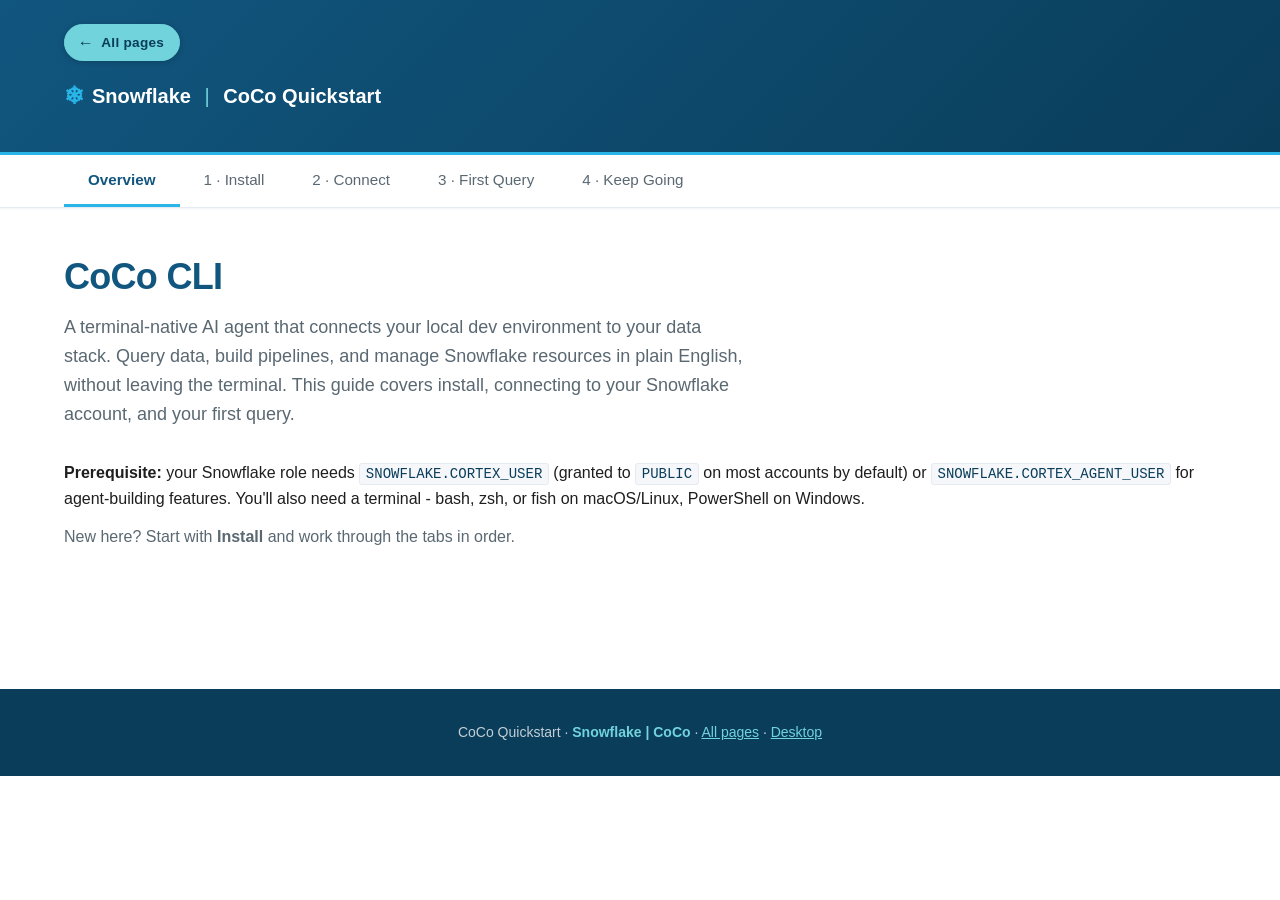
==== presentations/cli/index.html @ a51bb7d7 "Rebuild as a CoCo install/connect quickstart, dropping all agent-building content The template's rea" ====
<!DOCTYPE html>
<html lang="en">
<head>
<meta charset="UTF-8" />
<meta name="viewport" content="width=device-width, initial-scale=1.0" />
<meta name="snowflake-source" content="cortex-agent-authored" />
<title>CoCo CLI - Install and Connect</title>
<link rel="stylesheet" href="../assets/base.css" />
<link rel="stylesheet" href="../assets/doc.css" />
<link rel="stylesheet" href="../assets/coco-theme.css" />
</head>
<body>

<header class="site-header">
  <div class="container">
    <a class="home-link" href="../index.html"><span class="home-arrow" aria-hidden="true">&larr;</span> All pages</a>
    <div class="brand">
      <span class="brand-mark">&#10052;</span>
      <span class="brand-text">Snowflake <span class="divider">|</span> CoCo Quickstart</span>
    </div>
  </div>
</header>

<!-- Tab strip is generated by doc.js from the panels below. -->
<nav class="tab-nav" aria-label="Sections">
  <div class="container" id="tab-buttons"></div>
</nav>

<main class="container">
  <section class="tab-panel is-active" data-tab="overview" data-tab-label="Overview">
  <h1>CoCo CLI</h1>
  <p class="lead">A terminal-native AI agent that connects your local dev environment to your data stack. Query data, build pipelines, and manage Snowflake resources in plain English, without leaving the terminal. This guide covers install, connecting to your Snowflake account, and your first query.</p>

  <div class="note"><strong>Prerequisite:</strong> your Snowflake role needs <code>SNOWFLAKE.CORTEX_USER</code> (granted to <code>PUBLIC</code> on most accounts by default) or <code>SNOWFLAKE.CORTEX_AGENT_USER</code> for agent-building features. You'll also need a terminal - bash, zsh, or fish on macOS/Linux, PowerShell on Windows.</div>

  <p class="muted">New here? Start with <strong>Install</strong> and work through the tabs in order.</p>
  </section>

  <section class="tab-panel" data-tab="install" data-tab-label="1 &middot; Install">
  <div class="eyebrow">Step 1 of 4</div>
  <h1>Install</h1>
  <p class="lead">One script, no separate download page.</p>

  <h2>macOS / Linux / Windows (WSL)</h2>
  <pre><code>curl -LsS https://ai.snowflake.com/static/cc-scripts/install.sh | sh</code></pre>

  <h2>Windows (native, PowerShell)</h2>
  <pre><code>irm https://ai.snowflake.com/static/cc-scripts/install.ps1 | iex</code></pre>

  <p>When prompted to add <code>cortex</code> to your <code>PATH</code>, respond <strong>y</strong>. Open a new terminal window afterward so the updated <code>PATH</code> takes effect.</p>

  <div class="gate">
    <span class="gate-label">Gate - do not advance until</span>
    <p><code>cortex --version</code> returns a version number instead of "command not found."</p>
  </div>

  <p><button class="btn btn-primary" onclick="document.querySelector('[data-tab=connect]').click()">Next: Connect &rarr;</button></p>
  </section>

  <section class="tab-panel" data-tab="connect" data-tab-label="2 &middot; Connect">
  <div class="eyebrow">Step 2 of 4</div>
  <h1>Connect to Snowflake</h1>
  <p class="lead">Launch the CLI to start the setup wizard:</p>

  <pre><code>cortex</code></pre>

  <h2>Use an existing connection</h2>
  <p>If you already have connections defined in <code>~/.snowflake/connections.toml</code> (for example, from the Snowflake CLI), they appear in a list - select one and press Enter.</p>

  <h2>Or create a new one</h2>
  <p>Select <strong>More options</strong> and follow the prompts:</p>
  <ul>
    <li>Account identifier (for example <code>SFSENORTHAMERICA-XXXXX</code>)</li>
    <li>Username</li>
    <li>Authentication method</li>
  </ul>

  <div class="warn"><strong>If the connection fails:</strong> double-check the account identifier format and that your role has <code>SNOWFLAKE.CORTEX_USER</code> or <code>SNOWFLAKE.CORTEX_AGENT_USER</code>.</div>

  <div class="gate">
    <span class="gate-label">Gate - do not advance until</span>
    <p>The wizard confirms a successful connection and drops you into a CoCo session.</p>
  </div>

  <p><button class="btn btn-primary" onclick="document.querySelector('[data-tab=first-query]').click()">Next: First Query &rarr;</button></p>
  </section>

  <section class="tab-panel" data-tab="first-query" data-tab-label="3 &middot; First Query">
  <div class="eyebrow">Step 3 of 4</div>
  <h1>Run Your First Query</h1>
  <p class="lead">Ask something simple in plain English and confirm you get a real answer back from your own account.</p>

  <ul>
    <li>"What tables do I have access to?"</li>
    <li>"Show me the row count for my largest table."</li>
    <li>"Describe the schema of &lt;table_name&gt;."</li>
  </ul>

  <p>Behind the scenes, CoCo writes and runs the SQL for you and shows you what it ran - nothing happens silently.</p>

  <div class="gate">
    <span class="gate-label">Exit condition</span>
    <p>CoCo answered a question using your actual Snowflake data, and you saw the SQL it ran.</p>
  </div>

  <p><button class="btn btn-primary" onclick="document.querySelector('[data-tab=next]').click()">Next: Keep Going &rarr;</button></p>
  </section>

  <section class="tab-panel" data-tab="next" data-tab-label="4 &middot; Keep Going">
  <div class="eyebrow">Step 4 of 4</div>
  <h1>Keep Going</h1>
  <p class="lead">A few things worth knowing for day-to-day use.</p>

  <h2>Resume your last session</h2>
  <pre><code>cortex --continue</code></pre>
  <p>Jumps straight into your most recent session instead of starting fresh.</p>

  <h2>Branch a session</h2>
  <p>Starting a new session from the current point creates a branch, so you can try something different without losing where you were.</p>

  <h2>Model access</h2>
  <p>CoCo uses whichever Cortex models your role has access to - Claude, OpenAI GPT, Gemini, and Grok models among others. New models are added as they're released.</p>

  <h2>Connect your other tools</h2>
  <p>CoCo CLI connects to external tools through the Model Context Protocol (MCP), the same mechanism CoCo Desktop uses for Google Workspace, Jira, GitHub, and more.</p>

  <h2>Learn more</h2>
  <p>
    <a href="https://docs.snowflake.com/en/user-guide/cortex-code/cortex-code-cli">CoCo CLI documentation &rarr;</a>
    &nbsp;&nbsp;
    <a href="../desktop/index.html">Want the full IDE instead? &rarr;</a>
  </p>
  </section>
</main>

<footer class="site-footer">
  <div class="container">
    <p>CoCo Quickstart &middot; <strong>Snowflake | CoCo</strong> &middot; <a href="../index.html">All pages</a> &middot; <a href="../desktop/index.html">Desktop</a></p>
  </div>
</footer>

<script src="../assets/doc.js"></script>

</body>
</html>
---- presentations/assets/base.css ----
/* ==========================================================================
   base.css — design tokens and shared primitives
   Snowflake palette, reset, typography, site chrome, status tags.
   Every page loads this first.
   ========================================================================== */

:root {
  --sf-blue: #29B5E8;
  --sf-blue-deep: #11567F;
  --sf-blue-darker: #0A3D5A;
  --sf-cyan: #71D3DC;
  --sf-blue-pale: #E8F6FC;
  --bg: #FFFFFF;
  --bg-alt: #F7F9FB;
  --bg-code: #F5F7FA;
  --text: #1E1E1E;
  --text-muted: #5A6872;
  --border: #E5EAF0;
  --border-strong: #CFD7E0;
  --success: #2E7D32;
  --warning: #E65100;
  --warning-pale: #FFF7ED;
  --error: #C62828;
  --radius: 6px;
  --radius-lg: 10px;
  --shadow-sm: 0 1px 2px rgba(17, 86, 127, 0.06);
  --shadow-md: 0 4px 12px rgba(17, 86, 127, 0.08);
  --font-sans: -apple-system, BlinkMacSystemFont, "Segoe UI", Roboto, Helvetica, Arial, sans-serif;
  --font-mono: "SF Mono", Menlo, Consolas, "Courier New", monospace;
}

/* --- reset ---------------------------------------------------------------- */

* { box-sizing: border-box; }
html { scroll-behavior: smooth; -webkit-text-size-adjust: 100%; }
body {
  margin: 0;
  font-family: var(--font-sans);
  font-size: 16px;
  line-height: 1.6;
  color: var(--text);
  background: var(--bg);
  -webkit-font-smoothing: antialiased;
}

/* --- layout -------------------------------------------------------------- */

.container { max-width: 1200px; margin: 0 auto; padding: 0 1.5rem; }

/* --- typography ---------------------------------------------------------- */

h1 { font-size: 2.25rem; font-weight: 700; color: var(--sf-blue-deep); margin: 0 0 0.5rem; letter-spacing: -0.02em; }
h2 { font-size: 1.5rem; font-weight: 600; color: var(--sf-blue-deep); margin: 2.5rem 0 1rem; padding-bottom: 0.5rem; border-bottom: 2px solid var(--border); }
h3 { font-size: 1.15rem; font-weight: 600; color: var(--text); margin: 1.75rem 0 0.75rem; }
h4 { font-size: 1rem; font-weight: 600; margin: 1rem 0 0.5rem; color: var(--text); }
h2 .tag, h3 .tag, h4 .tag { margin-left: 0.5rem; }
.lead { font-size: 1.125rem; color: var(--text-muted); margin: 0 0 2rem; max-width: 68ch; }
p { margin: 0.75rem 0; }
ul, ol { margin: 0.75rem 0; padding-left: 1.35rem; }
li { margin-bottom: 0.4rem; }
code { font-family: var(--font-mono); font-size: 0.875em; background: var(--bg-code); padding: 0.15em 0.4em; border-radius: 3px; color: var(--sf-blue-darker); border: 1px solid var(--border); }
.muted { color: var(--text-muted); }

/* --- site chrome --------------------------------------------------------- */

.site-header {
  background: linear-gradient(135deg, var(--sf-blue-deep) 0%, var(--sf-blue-darker) 100%);
  color: white;
  padding: 1.5rem 0;
  border-bottom: 3px solid var(--sf-blue);
}
/* Back link to the site index. Sits above the brand on every doc page.
   Solid cyan chip so it reads clearly against the dark header gradient. */
.home-link {
  display: inline-flex;
  align-items: center;
  gap: 0.45rem;
  margin-bottom: 1rem;
  padding: 0.42rem 0.95rem 0.42rem 0.8rem;
  border: 1px solid var(--sf-cyan);
  border-radius: 999px;
  background: var(--sf-cyan);
  color: var(--sf-blue-darker);
  font-size: 0.85rem;
  font-weight: 700;
  letter-spacing: 0.02em;
  text-decoration: none;
  box-shadow: 0 1px 6px rgba(0, 0, 0, 0.18);
  transition: background 0.15s ease, box-shadow 0.15s ease, transform 0.15s ease;
}
.home-link:hover {
  background: #fff;
  border-color: #fff;
  color: var(--sf-blue-darker);
  box-shadow: 0 2px 10px rgba(0, 0, 0, 0.26);
}
.home-link:focus-visible { outline: 3px solid #fff; outline-offset: 2px; }
.home-link .home-arrow { font-size: 1rem; line-height: 1; transition: transform 0.15s ease; }
.home-link:hover .home-arrow { transform: translateX(-3px); }

.brand { display: flex; align-items: center; gap: 0.5rem; font-size: 1.25rem; font-weight: 600; margin-bottom: 0.75rem; }
.brand-mark { font-size: 1.5rem; color: var(--sf-blue); }
.brand-text .divider { color: var(--sf-cyan); margin: 0 0.5rem; font-weight: 300; }
.meta { display: flex; flex-wrap: wrap; gap: 0.25rem 2rem; font-size: 0.875rem; color: rgba(255, 255, 255, 0.85); }
.meta-label { color: var(--sf-cyan); font-weight: 600; margin-right: 0.5rem; text-transform: uppercase; font-size: 0.75rem; letter-spacing: 0.05em; }

.site-footer { background: var(--sf-blue-darker); color: rgba(255, 255, 255, 0.75); padding: 1.25rem 0; margin-top: 4rem; font-size: 0.875rem; text-align: center; }
.site-footer strong { color: var(--sf-cyan); }
.site-footer a { color: var(--sf-cyan); }

/* --- status tags ---------------------------------------------------------
   Label any capability that is not generally available with its real status.
   ------------------------------------------------------------------------- */

.tag { display: inline-block; font-size: 0.7rem; font-weight: 700; padding: 0.15em 0.5em; border-radius: 4px; text-transform: uppercase; letter-spacing: 0.04em; vertical-align: middle; }
.tag-new { background: var(--sf-blue-pale); color: var(--sf-blue-deep); border: 1px solid var(--sf-blue); }
.tag-oob { background: #F1F8F4; color: var(--success); border: 1px solid #A5D6A7; }
.tag-custom { background: #FFF7ED; color: var(--warning); border: 1px solid #FBBF24; }
.tag-confirm { background: #FEF2F2; color: var(--error); border: 1px solid #FCA5A5; }
.tag-soon { background: #EEF1F4; color: #5A6872; border: 1px solid var(--border-strong); }
.tag-research { background: #F3E8FF; color: #6B21A8; border: 1px solid #D8B4FE; }

/* --- cards ---------------------------------------------------------------
   Shared card grid used by the landing page and by doc hub pages.
   Two content styles are supported: `h2` + `p` (landing), or
   `.card-title` + `.card-desc` (deck hubs).
   ------------------------------------------------------------------------- */

.card-grid { display: grid; grid-template-columns: repeat(auto-fill, minmax(320px, 1fr)); gap: 20px; }
.card-grid.cols-2 { grid-template-columns: repeat(2, 1fr); }

.card {
  display: flex;
  flex-direction: column;
  background: var(--bg);
  border: 1px solid var(--border);
  border-radius: var(--radius-lg);
  padding: 24px;
  text-decoration: none;
  color: inherit;
  transition: border-color 0.15s ease, box-shadow 0.15s ease, transform 0.15s ease;
}
.card:hover {
  border-color: var(--sf-blue);
  box-shadow: var(--shadow-md);
  transform: translateY(-2px);
}
.card-icon {
  width: 40px;
  height: 40px;
  border-radius: 9px;
  background: var(--sf-blue-pale);
  display: flex;
  align-items: center;
  justify-content: center;
  margin-bottom: 16px;
}
.card h2 {
  margin: 0 0 8px;
  padding: 0;
  border: none;
  font-size: 1.125rem;
  font-weight: 640;
  letter-spacing: -0.01em;
  color: var(--sf-blue-deep);
}
.card p { margin: 0 0 18px; font-size: 0.9375rem; color: var(--text-muted); }
.card-title { font-size: 1.12rem; font-weight: 700; color: var(--sf-blue-deep); margin-bottom: 0.4rem; }
.card-desc { font-size: 0.9rem; color: var(--text-muted); flex-grow: 1; }
.card-meta {
  margin-top: auto;
  display: flex;
  align-items: center;
  gap: 10px;
  flex-wrap: wrap;
  font-size: 0.8125rem;
  color: var(--text-muted);
}
.card-cta { margin-top: 1rem; font-size: 0.85rem; font-weight: 600; color: var(--sf-blue-deep); }
.card-cta span { transition: margin-left 0.15s ease; margin-left: 4px; }
.card:hover .card-cta span { margin-left: 8px; }
.card-cta .arrow { display: inline-block; margin-left: 0; transition: transform 0.15s ease; }
.card:hover .card-cta .arrow { transform: translateX(4px); }
.card.is-link:hover { transform: translateY(-3px); box-shadow: var(--shadow-md); border-left-color: var(--sf-blue-deep); }

/* --- inline emphasis link ------------------------------------------------ */

a.inline { color: var(--sf-blue-deep); font-weight: 600; }

/* --- responsive ---------------------------------------------------------- */

@media (max-width: 900px) { h1 { font-size: 1.75rem; } }
@media (max-width: 720px) { .card-grid.cols-2 { grid-template-columns: 1fr; } }
@media (max-width: 600px) { .container { padding: 0 1rem; } }
@media print { body { font-size: 12px; } .home-link { display: none; } }
---- presentations/assets/doc.css ----
/* ==========================================================================
   doc.css — components for tabbed documentation pages
   Tab and subtab navigation, the cross-section bar, data tables, callouts,
   metric tiles, legends, learn-more link rails, print rules.
   Load after base.css. Pair with doc.js for the tab behavior.
   ========================================================================== */

/* --- sticky bar offset ---------------------------------------------------
   A multi-part document puts a .section-bar above the tab strip, and both
   are sticky, so the strip has to clear the bar or the two overlap. Docs
   with a bar opt in with class="has-section-bar" on <body>; every other
   page keeps the default 0px and needs no change.
   ------------------------------------------------------------------------- */

:root { --section-bar-h: 0px; }
body.has-section-bar { --section-bar-h: 49px; }

/* --- primary tabs --------------------------------------------------------
   The nav container is populated by doc.js from the panels' data attributes.
   ------------------------------------------------------------------------- */

.tab-nav { position: sticky; top: var(--section-bar-h); background: var(--bg); border-bottom: 1px solid var(--border); z-index: 100; box-shadow: var(--shadow-sm); }
.tab-nav .container { display: flex; gap: 0; overflow-x: auto; -webkit-overflow-scrolling: touch; scrollbar-width: thin; scrollbar-color: var(--border-strong) transparent; }
.tab-nav .container::-webkit-scrollbar { height: 5px; }
.tab-nav .container::-webkit-scrollbar-track { background: transparent; }
.tab-nav .container::-webkit-scrollbar-thumb { background: var(--border-strong); border-radius: 999px; }
.tab-nav .container:hover::-webkit-scrollbar-thumb { background: var(--sf-blue); }

.tab-btn { background: transparent; border: none; padding: 1rem 1.5rem; font-family: inherit; font-size: 0.95rem; font-weight: 500; color: var(--text-muted); cursor: pointer; border-bottom: 3px solid transparent; transition: all 0.15s ease; white-space: nowrap; }
.tab-btn:hover { color: var(--sf-blue-deep); background: var(--bg-alt); }
.tab-btn.is-active { color: var(--sf-blue-deep); border-bottom-color: var(--sf-blue); font-weight: 600; }

.tab-panel { display: none; padding: 2.5rem 0 4rem; animation: fadeIn 0.2s ease; }
.tab-panel.is-active { display: block; }

@keyframes fadeIn { from { opacity: 0; transform: translateY(4px); } to { opacity: 1; transform: translateY(0); } }

/* --- subtabs -------------------------------------------------------------
   Scoped to the nearest .subtabs ancestor, so a page can nest several sets.
   ------------------------------------------------------------------------- */

.subtab-nav { display: flex; gap: 0.5rem; flex-wrap: wrap; margin: 1.5rem 0 2rem; }
.subtab-btn { background: var(--bg-alt); border: 1px solid var(--border-strong); color: var(--text-muted); padding: 0.5rem 1.1rem; font-family: inherit; font-size: 0.9rem; font-weight: 600; border-radius: 999px; cursor: pointer; transition: all 0.15s ease; white-space: nowrap; }
.subtab-btn:hover { color: var(--sf-blue-deep); border-color: var(--sf-blue); background: var(--sf-blue-pale); }
.subtab-btn.is-active { background: var(--sf-blue-deep); color: #fff; border-color: var(--sf-blue-deep); }
.subtab-panel { display: none; animation: fadeIn 0.2s ease; }
.subtab-panel.is-active { display: block; }
.subtab-panel > h2:first-child { margin-top: 0; }

/* --- section switcher ----------------------------------------------------
   Links across the section pages of a multi-part document. A light bar that
   sits BELOW the dark site header, not inside it, and sticks to the top of
   the viewport.

   The tab strip is sticky too, so it has to clear this bar. Its height is
   pinned by --section-bar-h at the top of this file, and the bar is kept to
   a single line at every width (nowrap + horizontal scroll) so that value
   cannot drift when pills would otherwise wrap.
   ------------------------------------------------------------------------- */

.section-bar {
  position: sticky;
  top: 0;
  z-index: 101;                 /* above .tab-nav, which is 100 */
  background: var(--bg);
  border-bottom: 1px solid var(--border);
  box-shadow: var(--shadow-sm);
}
.section-bar .container {
  display: flex;
  align-items: center;
  gap: 0.4rem;
  min-height: 48px;             /* + 1px border = --section-bar-h */
  overflow-x: auto;
  scrollbar-width: none;
}
.section-bar .container::-webkit-scrollbar { display: none; }

.section-bar a,
.section-bar .cur {
  flex: 0 0 auto;
  white-space: nowrap;
  font-size: 0.85rem;
  font-weight: 600;
  padding: 0.36rem 0.85rem;
  border: 1px solid transparent;
  border-radius: 999px;
  text-decoration: none;
  transition: background 0.15s ease, color 0.15s ease, border-color 0.15s ease;
}
.section-bar a { color: var(--text-muted); }
.section-bar a:hover {
  color: var(--sf-blue-deep);
  background: var(--sf-blue-pale);
  border-color: var(--sf-blue);
}
.section-bar a:focus-visible { outline: 2px solid var(--sf-blue); outline-offset: 1px; }
.section-bar .cur {
  background: var(--sf-blue-deep);
  color: #fff;
  border-color: var(--sf-blue-deep);
}

/* "Overview" is the parent chooser, not a sibling section, so it gets an
   arrow and a divider to set it apart from the section pills. */
.section-bar .up { margin-right: 0.5rem; }
.section-bar .up::before { content: '\2190'; margin-right: 0.4rem; }
.section-bar .up-sep {
  flex: 0 0 auto;
  width: 1px;
  align-self: stretch;
  margin: 0.6rem 0.6rem 0.6rem 0;
  background: var(--border);
}

/* --- metric tiles -------------------------------------------------------- */

.metric-grid { display: grid; grid-template-columns: repeat(auto-fit, minmax(220px, 1fr)); gap: 1rem; margin: 1.5rem 0 2rem; }
.metric-tile { background: linear-gradient(135deg, var(--sf-blue-pale) 0%, #FFFFFF 100%); border: 1px solid var(--border); border-left: 4px solid var(--sf-blue); border-radius: var(--radius); padding: 1.25rem; box-shadow: var(--shadow-sm); }
.metric-value { font-size: 1.5rem; font-weight: 700; color: var(--sf-blue-deep); line-height: 1.2; margin-bottom: 0.25rem; }
.metric-label { font-size: 0.875rem; color: var(--text-muted); }
.metric-sublabel { font-size: 0.8rem; color: var(--text-muted); margin-top: 0.25rem; }

/* --- tables -------------------------------------------------------------- */

.data-table { width: 100%; border-collapse: collapse; margin: 1rem 0; font-size: 0.925rem; background: var(--bg); border: 1px solid var(--border); border-radius: var(--radius); overflow: hidden; box-shadow: var(--shadow-sm); }
.data-table th { background: var(--sf-blue-deep); color: white; text-align: left; padding: 0.75rem 1rem; font-weight: 600; font-size: 0.875rem; text-transform: uppercase; letter-spacing: 0.03em; }
.data-table td { padding: 0.75rem 1rem; border-bottom: 1px solid var(--border); vertical-align: top; }
.data-table tr:last-child td { border-bottom: none; }
.data-table tr:nth-child(even) td { background: var(--bg-alt); }
.data-table.compact { font-size: 0.875rem; }
.data-table.compact td, .data-table.compact th { padding: 0.5rem 0.75rem; }
.data-table .area-cell { font-weight: 600; color: var(--sf-blue-deep); white-space: nowrap; }

/* Comparison variant: a row-label column down the left, and one column
   highlighted as the recommended or default choice. The zebra rule above is
   more specific than a bare td.hl, so the even-row case is spelled out. */
.data-table tbody th { background: var(--bg); color: var(--sf-blue-deep); font-weight: 600; font-size: inherit; text-transform: none; letter-spacing: 0; white-space: nowrap; border-bottom: 1px solid var(--border); }
.data-table tr:nth-child(even) th { background: var(--bg-alt); }
.data-table thead th.hl { background: var(--sf-blue-darker); }
.data-table td.hl,
.data-table tr:nth-child(even) td.hl { background: var(--sf-blue-pale); font-weight: 600; }

/* Wrapper for a table too wide to fit, so the page itself never scrolls. */
.table-scroll { overflow-x: auto; margin: 1rem 0; }
.table-scroll .data-table { margin: 0; min-width: 640px; }

/* --- pipeline diagram ----------------------------------------------------
   Source to destination strip: bordered nodes separated by arrows, built
   from flex so it wraps on narrow screens. Node accent marks its role.
   ------------------------------------------------------------------------- */

.pipeline { display: flex; align-items: stretch; gap: 0.5rem; flex-wrap: wrap; margin: 1.25rem 0; }
.pnode { flex: 1; min-width: 155px; background: var(--bg); border: 1px solid var(--border); border-left: 4px solid var(--sf-blue); border-radius: var(--radius); padding: 1rem; box-shadow: var(--shadow-sm); }
.pnode.pn-src { border-left-color: var(--sf-blue-deep); }
.pnode.pn-dest { border-left-color: var(--success); }
.pnode.pn-cheap { border-left-color: var(--success); }
.pnode.pn-cost { border-left-color: var(--warning); }
.pn-t { font-weight: 700; color: var(--sf-blue-deep); font-size: 0.95rem; }
.pn-s { font-size: 0.8rem; color: var(--text-muted); margin-top: 0.25rem; }
.parrow { align-self: center; color: var(--text-muted); font-size: 1.25rem; text-align: center; }
.parrow span { display: block; font-size: 0.62rem; text-transform: uppercase; letter-spacing: 0.04em; }

/* --- numbered steps ------------------------------------------------------ */

.step-grid { display: grid; grid-template-columns: repeat(auto-fit, minmax(240px, 1fr)); gap: 1.1rem; margin: 1.25rem 0; }
.step-card { background: var(--bg); border: 1px solid var(--border); border-radius: var(--radius-lg); padding: 1.25rem; box-shadow: var(--shadow-sm); }
.step-num { display: inline-flex; align-items: center; justify-content: center; width: 1.7rem; height: 1.7rem; background: var(--sf-blue-deep); color: #fff; border-radius: 50%; font-size: 0.85rem; font-weight: 700; margin-bottom: 0.6rem; }
.step-card h3 { margin: 0 0 0.3rem; }
.step-card p { margin: 0; font-size: 0.88rem; color: var(--text-muted); }
.step-card p + p { margin-top: 0.5rem; }


/* --- callouts ------------------------------------------------------------ */

.callout { border-radius: var(--radius); padding: 1rem 1.25rem; margin: 1.5rem 0; border-left: 4px solid var(--sf-blue); background: var(--sf-blue-pale); }
.callout h4 { margin-top: 0; color: var(--sf-blue-deep); }
.callout.callout-info { border-left-color: var(--sf-blue); background: var(--sf-blue-pale); }
.callout.callout-warn { border-left-color: #F59E0B; background: #FFFBEB; }
.callout.callout-key { border-left-color: var(--success); background: #F1F8F4; }
.callout.callout-spotlight { border-left-color: var(--sf-blue); background: linear-gradient(135deg, var(--sf-blue-deep) 0%, var(--sf-blue-darker) 100%); color: #EAF6FC; }
.callout.callout-spotlight h4 { color: #FFFFFF; }
.callout.callout-spotlight a { color: var(--sf-blue); }
.callout ol, .callout ul { margin: 0.5rem 0; padding-left: 1.25rem; }
.callout li { margin-bottom: 0.5rem; }

/* --- code blocks ---------------------------------------------------------
   Dark block with two hand-applied highlight spans. There is no syntax
   highlighter here on purpose: mark comments with <span class="cmt"> and
   keywords with <span class="kw">.
   ------------------------------------------------------------------------- */

pre {
  background: var(--sf-blue-darker);
  color: var(--sf-blue-pale);
  border-radius: var(--radius);
  padding: 1rem 1.15rem;
  overflow-x: auto;
  font-family: var(--font-mono);
  font-size: 0.83rem;
  line-height: 1.55;
  margin: 0.75rem 0;
}
pre code { background: none; color: inherit; padding: 0; border: none; }
pre .cmt { color: var(--sf-cyan); }
pre .kw { color: #FFD27F; font-weight: 600; }

/* --- two column ---------------------------------------------------------- */

.two-col { display: grid; grid-template-columns: 1fr 1fr; gap: 1.25rem; margin: 1.5rem 0; align-items: stretch; }
.two-col .callout { margin: 0; height: 100%; }

/* --- legend -------------------------------------------------------------- */

.legend { display: flex; flex-wrap: wrap; gap: 0.75rem 1.5rem; margin: 1rem 0; }
.legend-item { display: inline-flex; align-items: center; gap: 0.5rem; font-size: 0.875rem; }
.legend-note { font-size: 0.8rem; color: var(--text-muted); margin-top: 0.5rem; }

/* --- learn more rail ----------------------------------------------------- */

.learn-more { margin: 1.75rem 0 0; padding: 0.9rem 1.1rem; background: var(--bg-alt); border: 1px solid var(--border); border-left: 4px solid var(--sf-cyan); border-radius: var(--radius); }
.learn-more .lm-label { display: block; font-size: 0.7rem; font-weight: 700; text-transform: uppercase; letter-spacing: 0.06em; color: var(--sf-blue-deep); margin-bottom: 0.55rem; }
.learn-more .lm-links { display: flex; flex-wrap: wrap; gap: 0.5rem; align-items: center; }
.learn-more a { display: inline-block; font-size: 0.85rem; padding: 0.3rem 0.7rem; border-radius: 999px; background: #fff; border: 1px solid var(--border-strong); color: var(--sf-blue-deep); text-decoration: none; transition: all 0.15s ease; line-height: 1.3; }
.learn-more a:hover { border-color: var(--sf-blue); background: var(--sf-blue-pale); }
.learn-more .lm-status { font-size: 0.68rem; font-weight: 700; color: var(--text-muted); margin-left: 0.4rem; text-transform: uppercase; letter-spacing: 0.03em; }
.learn-more .lm-note { display: block; font-size: 0.8rem; color: var(--text-muted); margin-top: 0.6rem; }

/* --- responsive ---------------------------------------------------------- */

@media (max-width: 900px) { .metric-grid { grid-template-columns: repeat(2, 1fr); } }
@media (max-width: 760px) { .two-col { grid-template-columns: 1fr; } }
@media (max-width: 600px) {
  .metric-grid { grid-template-columns: 1fr; }
  .tab-btn { padding: 0.75rem 1rem; font-size: 0.875rem; }
  .data-table { font-size: 0.8rem; }
  .data-table td, .data-table th { padding: 0.5rem; }
}

/* --- print ---------------------------------------------------------------
   Expand every tab so a printed or PDF copy contains the whole document.
   ------------------------------------------------------------------------- */

@media print {
  .tab-nav, .section-bar { display: none; }
  .tab-panel { display: block !important; page-break-after: always; }
  .subtab-panel { display: block !important; }
  .subtab-nav { display: none; }
  .callout, .metric-tile { box-shadow: none; }
}
---- presentations/assets/coco-theme.css ----
/* ==========================================================================
   coco-theme.css - components specific to the CoCo Adoption Template
   Our accent color plus the bespoke content components that have no
   generic equivalent in base.css/doc.css/deck.css. Kept out of those files
   so this template's own flourishes do not leak into other doc sites that
   share the same generic layer. Load after base.css and doc.css (and
   deck.css on the executive deck).
   ========================================================================== */

:root {
  --accent: #B07A2A;
  --accent-deep: #8A5E1F;
  --accent-pale: #FBF4E6;
}

/* --- gate: a blocking exit condition on a runbook phase ------------------- */

.gate { border-left: 4px solid var(--success); background: #ECFDF5; padding: 0.7rem 1rem; border-radius: var(--radius); margin: 1rem 0; font-size: 0.9rem; color: #065F46; }
.gate .gate-label { display: block; font-size: 0.72rem; font-weight: 700; letter-spacing: 0.05em; text-transform: uppercase; color: #059669; margin-bottom: 0.3rem; }
.gate p { margin: 0; }

/* --- pattern card: what was built / what it unlocked ---------------------- */

.pcard-grid { display: flex; flex-direction: column; gap: 1rem; margin-top: 2.5vh; }
.pcard { background: rgba(255, 255, 255, 0.07); border: 1px solid rgba(255, 255, 255, 0.14); border-radius: 14px; padding: 1.5rem 1.75rem; }
.pcard .ind { font-size: clamp(0.68rem, 1.4vh, 0.85rem); font-weight: 700; letter-spacing: 0.06em; text-transform: uppercase; color: var(--sf-cyan); margin-bottom: 0.4rem; }
.pcard .out { font-size: clamp(0.9rem, 2vh, 1.25rem); color: rgba(255, 255, 255, 0.85); line-height: 1.45; }
.slide:not(.hero) .pcard { background: var(--bg-alt); border: 1px solid var(--border); }
.slide:not(.hero) .pcard .ind { color: var(--accent-deep); }
.slide:not(.hero) .pcard .out { color: var(--text); }

/* --- vertical/status badges ------------------------------------------------
   Distinct from base.css .tag-*, used to mark which vertical or industry a
   pattern belongs to.
   ------------------------------------------------------------------------- */

.badge { display: inline-block; font-size: 0.7rem; font-weight: 700; letter-spacing: 0.04em; text-transform: uppercase; border-radius: 20px; padding: 0.2em 0.75em; margin-bottom: 0.5rem; }
.badge-blue { background: var(--sf-blue-pale); color: var(--sf-blue-deep); border: 1px solid var(--sf-blue); }
.badge-green { background: #F1F8F4; color: var(--success); border: 1px solid #A5D6A7; }
.badge-yellow { background: var(--accent-pale); color: var(--accent-deep); border: 1px solid var(--accent); }

/* --- flow pipeline reuse note ----------------------------------------------
   .flow / .step / .arrow are already defined generically enough to live in
   doc.css's spirit, but ship here since they are only used on our lab
   overview tab. If a second template needs them, promote to doc.css.
   ------------------------------------------------------------------------- */

.flow { display: flex; flex-wrap: wrap; gap: 0.4rem; align-items: center; margin: 1.25rem 0; }
.flow .step { background: var(--sf-blue-pale); border: 1px solid var(--sf-blue); color: var(--sf-blue-deep); border-radius: 20px; padding: 0.3rem 0.85rem; font-size: 0.82rem; font-weight: 700; }
.flow .arrow { color: var(--border-strong); font-weight: 700; }

/* --- generic slide bullet list ---------------------------------------------
   deck.css styles specific list components (.agenda, .ruling-points) but not
   a plain bulleted list at slide scale. Used where a slide's content is a
   short bulleted list rather than one of the named components.
   ------------------------------------------------------------------------- */

.slide ul.plain { list-style: none; padding: 0; margin: 2.5vh 0 0; display: flex; flex-direction: column; gap: 1.2vh; max-width: 46ch; }
.slide ul.plain li { font-size: clamp(1rem, 2.4vh, 1.4rem); color: var(--text-muted); line-height: 1.4; padding-left: 1.4em; position: relative; }
.slide ul.plain li::before { content: "\2022"; position: absolute; left: 0.3em; color: var(--sf-blue); font-weight: 700; }
.slide.hero ul.plain li { color: rgba(255, 255, 255, 0.85); }
.slide.hero ul.plain li::before { color: var(--sf-cyan); }

/* --- standalone CTA buttons -------------------------------------------------
   The reference always routes CTAs through .card links; we have a couple of
   standalone buttons outside of card context (e.g. "Open the Hands-On Lab").
   ------------------------------------------------------------------------- */

.btn { display: inline-block; padding: 0.6rem 1.3rem; border-radius: var(--radius); font-size: 0.9rem; font-weight: 600; text-decoration: none; transition: opacity 0.15s ease; }
.btn:hover { opacity: 0.88; }
.btn-primary { background: var(--sf-blue); color: #fff; }
.btn-outline { background: transparent; color: var(--sf-blue-deep); border: 1.5px solid var(--border-strong); }

/* --- eyebrow (doc-page context) --------------------------------------------
   deck.css defines its own viewport-scaled .eyebrow for slides; doc pages
   (which do not load deck.css) need the static equivalent.
   ------------------------------------------------------------------------- */

.eyebrow { font-size: 0.8rem; font-weight: 700; text-transform: uppercase; letter-spacing: 0.08em; color: var(--accent); margin-bottom: 0.5rem; }

/* --- checklist -------------------------------------------------------------- */

.checklist { list-style: none; padding: 0; margin: 0.75rem 0; }
.checklist li { display: flex; gap: 0.6rem; align-items: flex-start; padding: 0.5rem 0; border-bottom: 1px solid var(--border); }
.checklist li:last-child { border: none; }
.check-box { width: 18px; height: 18px; border: 1.5px solid var(--border-strong); border-radius: 4px; flex-shrink: 0; margin-top: 2px; }
.checklist .check-text { font-size: 0.9rem; color: var(--text-muted); }

/* --- handoff card ------------------------------------------------------------ */

.handoff-card { background: var(--bg-alt); border: 1px solid var(--border); border-radius: var(--radius-lg); padding: 1.5rem; }
.handoff-field { margin-bottom: 1.1rem; }
.handoff-field label { display: block; font-size: 0.78rem; font-weight: 700; color: var(--text); text-transform: uppercase; letter-spacing: 0.05em; margin-bottom: 0.4rem; }
.handoff-field .field-line { border-bottom: 1px solid var(--border-strong); padding-bottom: 0.4rem; color: #9CA3AF; font-size: 0.88rem; font-style: italic; }
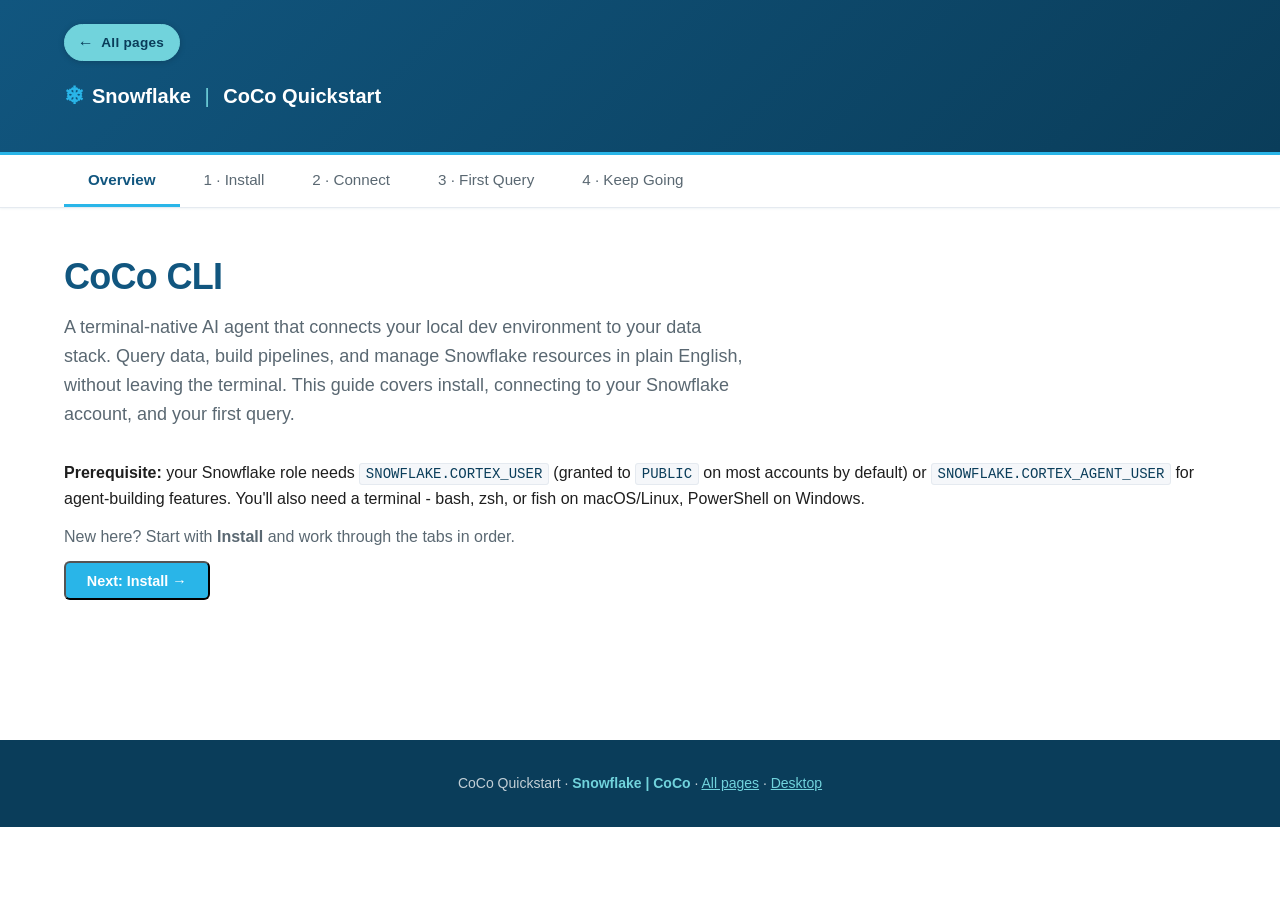
==== commit 50dc2dec: "Add missing Next arrow to the Overview tab Every other tab already advanced to the next phase; Overv" ====
--- a/presentations/cli/index.html
+++ b/presentations/cli/index.html
@@ -34,6 +34,7 @@
   <div class="note"><strong>Prerequisite:</strong> your Snowflake role needs <code>SNOWFLAKE.CORTEX_USER</code> (granted to <code>PUBLIC</code> on most accounts by default) or <code>SNOWFLAKE.CORTEX_AGENT_USER</code> for agent-building features. You'll also need a terminal - bash, zsh, or fish on macOS/Linux, PowerShell on Windows.</div>
 
   <p class="muted">New here? Start with <strong>Install</strong> and work through the tabs in order.</p>
+  <p><button class="btn btn-primary" onclick="document.querySelector('[data-tab=install]').click()">Next: Install &rarr;</button></p>
   </section>
 
   <section class="tab-panel" data-tab="install" data-tab-label="1 &middot; Install">
--- a/presentations/assets/coco-theme.css
+++ b/presentations/assets/coco-theme.css
@@ -70,6 +70,8 @@
 .btn:hover { opacity: 0.88; }
 .btn-primary { background: var(--sf-blue); color: #fff; }
 .btn-outline { background: transparent; color: var(--sf-blue-deep); border: 1.5px solid var(--border-strong); }
+.ruling-cta .btn-primary { color: #fff; }
+.ruling-cta .btn-outline { color: #fff; border-color: rgba(255, 255, 255, 0.5); }
 
 /* --- eyebrow (doc-page context) --------------------------------------------
    deck.css defines its own viewport-scaled .eyebrow for slides; doc pages
@@ -86,6 +88,11 @@
 .check-box { width: 18px; height: 18px; border: 1.5px solid var(--border-strong); border-radius: 4px; flex-shrink: 0; margin-top: 2px; }
 .checklist .check-text { font-size: 0.9rem; color: var(--text-muted); }
 
+/* --- disclaimer: caveat text on a slide with unvalidated internal data ----- */
+
+.disclaimer { font-size: clamp(0.75rem, 1.6vh, 0.95rem); color: var(--text-muted); font-style: italic; margin-top: 2.5vh; border-top: 1px solid var(--border); padding-top: 1.2vh; max-width: 52ch; }
+.slide.hero .disclaimer { color: rgba(255, 255, 255, 0.65); border-top: 1px solid rgba(255, 255, 255, 0.2); }
+
 /* --- handoff card ------------------------------------------------------------ */
 
 .handoff-card { background: var(--bg-alt); border: 1px solid var(--border); border-radius: var(--radius-lg); padding: 1.5rem; }
